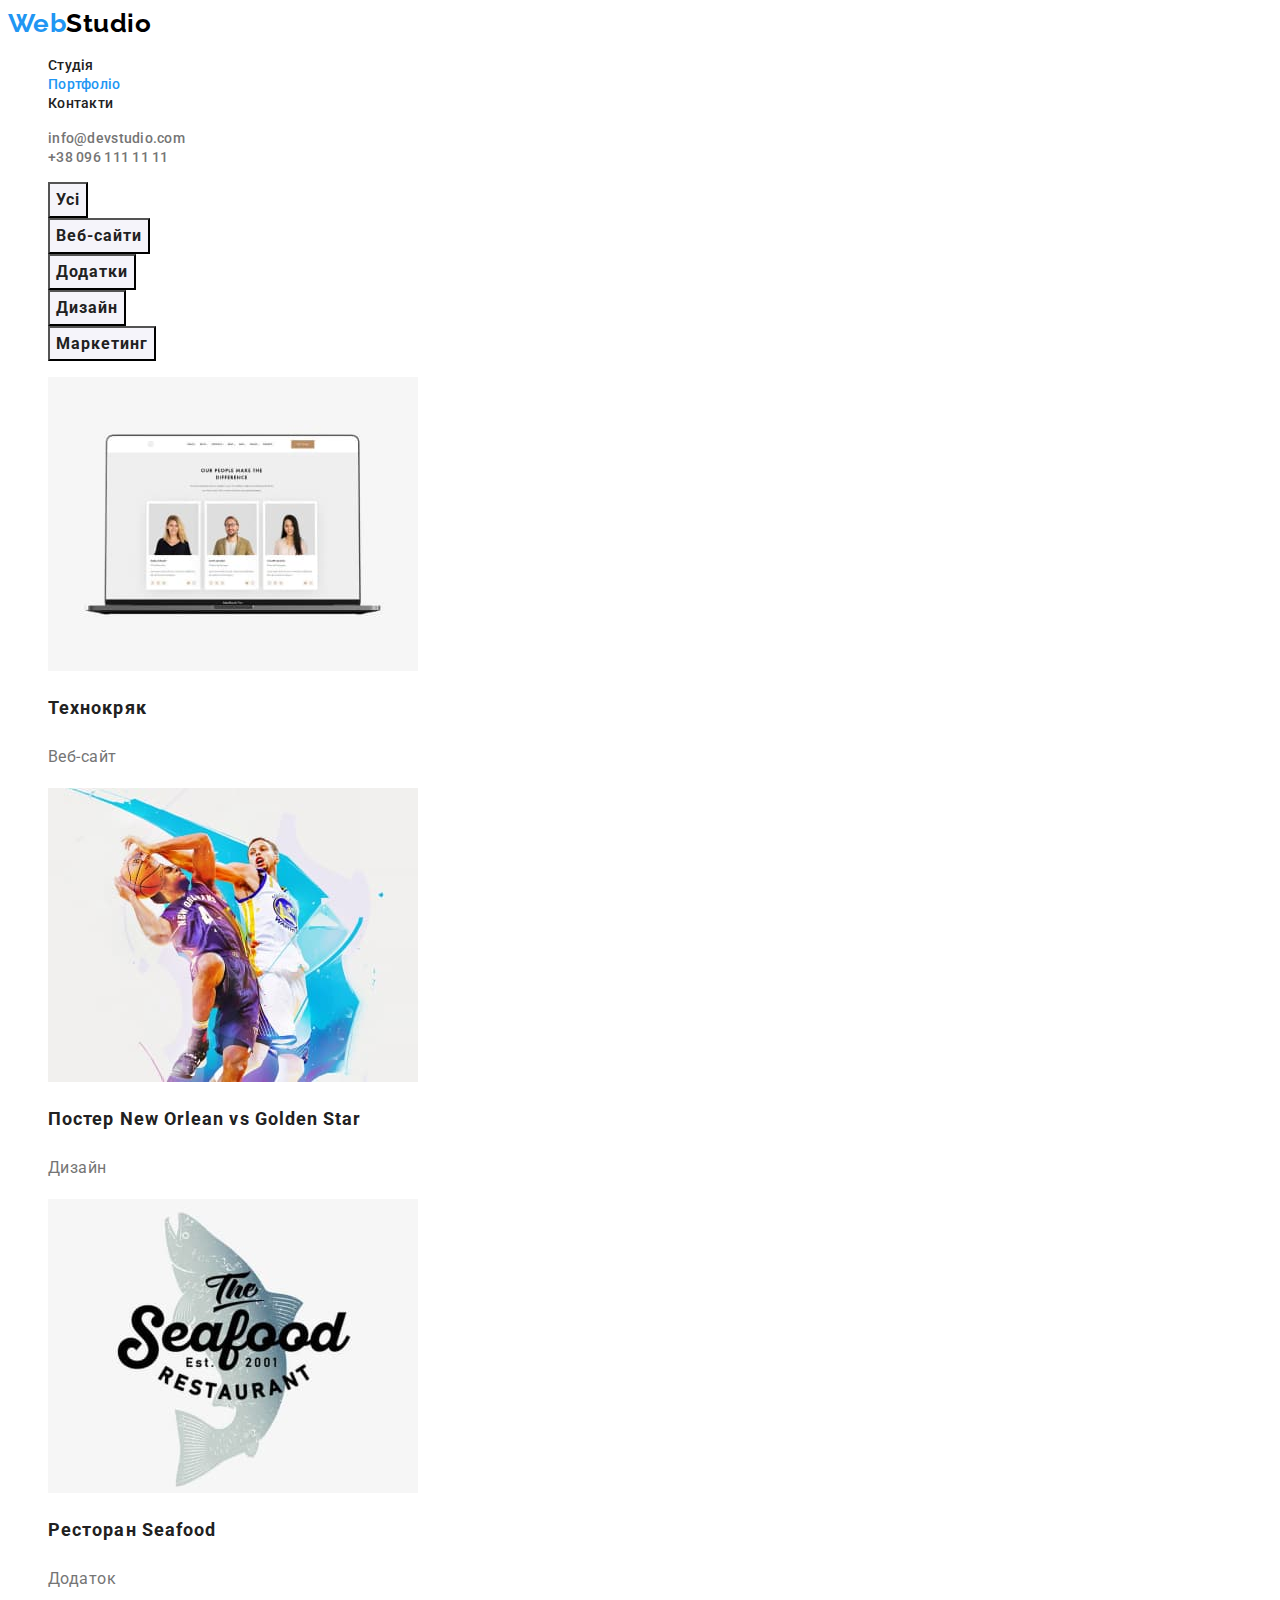
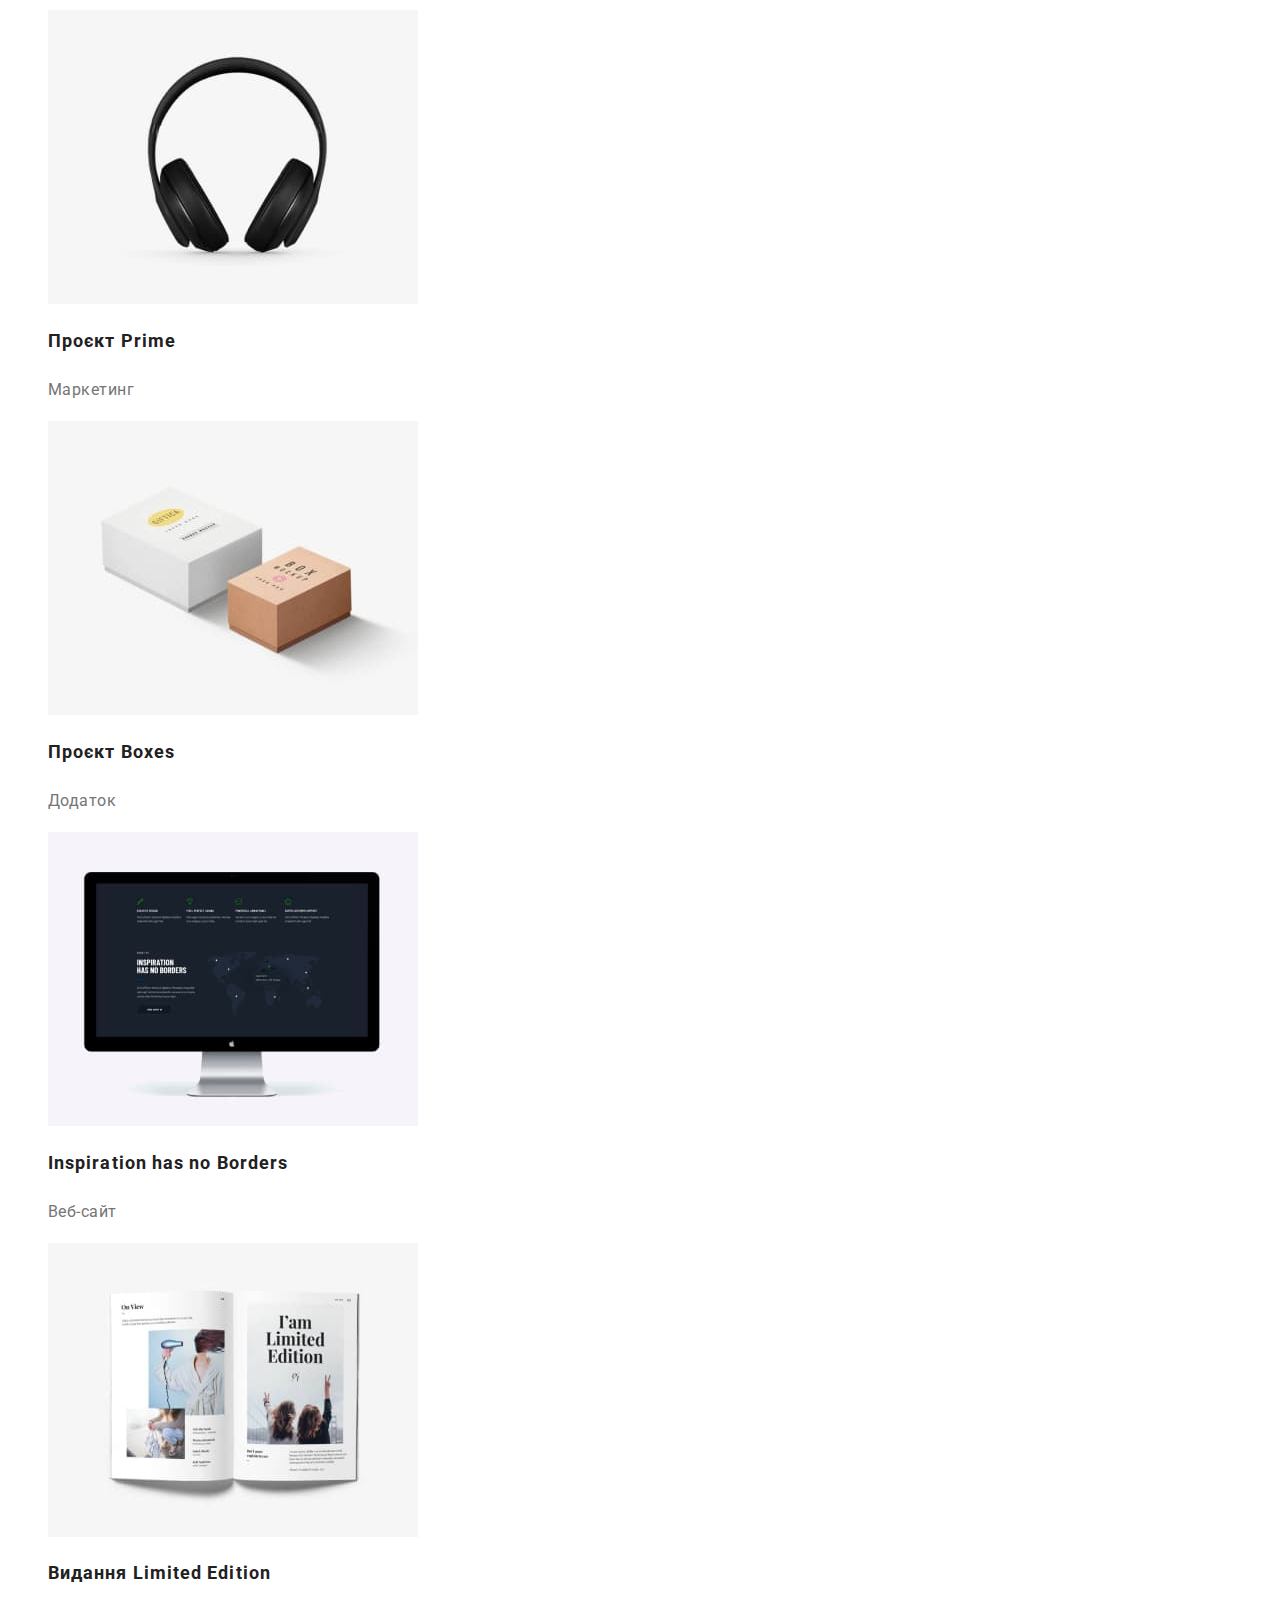
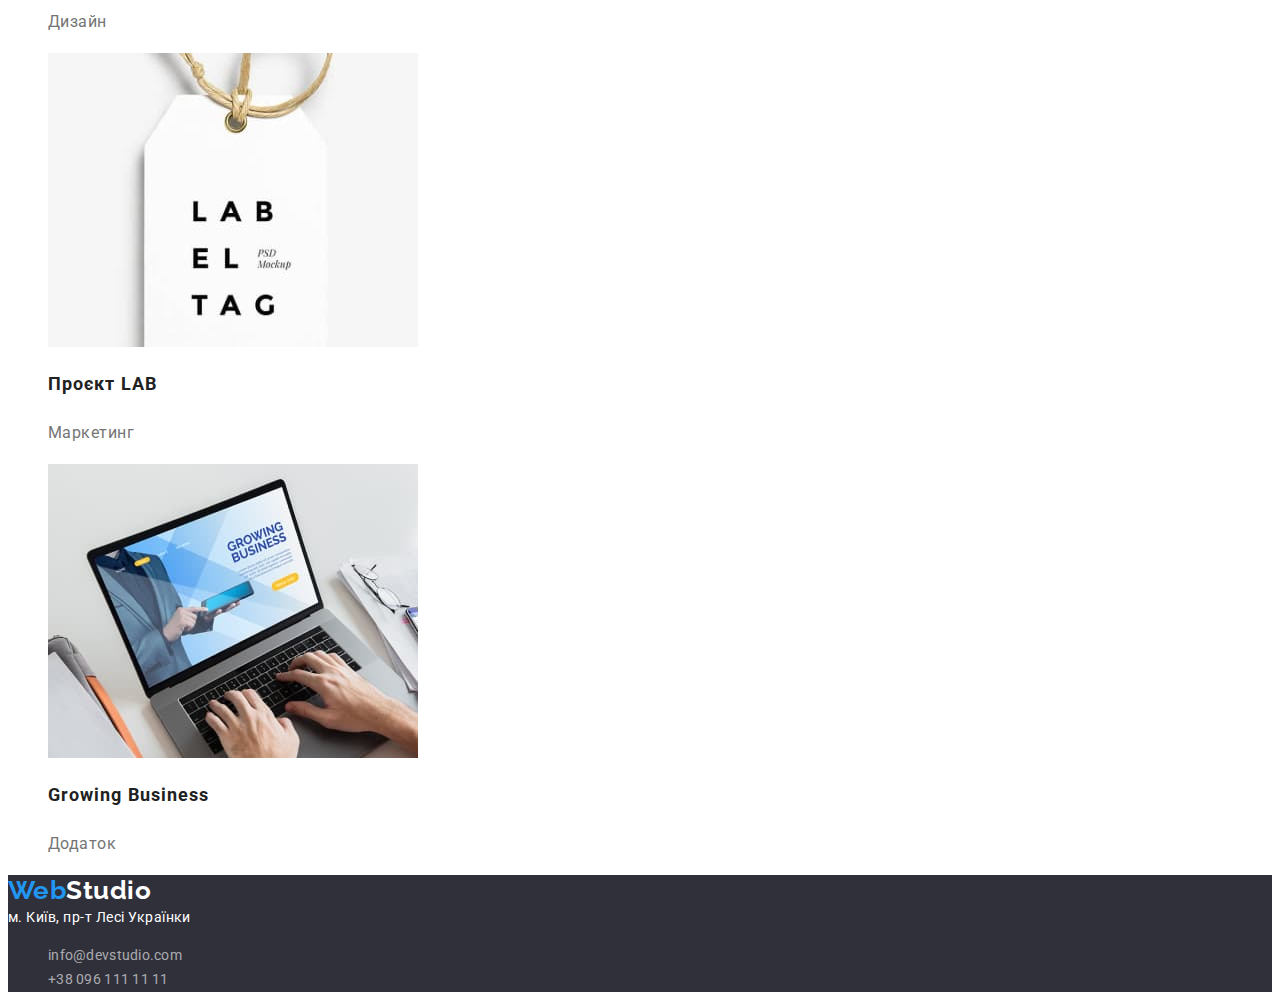
==== portfolio.html @ 15943bc8 "clone" ====
<!DOCTYPE html>
<html lang="uk">
<head>
    <meta charset="UTF-8">
    <meta http-equiv="X-UA-Compatible" content="IE=edge">
    <meta name="viewport" content="width=device-width, initial-scale=1.0">
    <title>WebStudio</title>
    <link rel="stylesheet" href="./css/styles.css">
    <link rel="preconnect" href="https://fonts.googleapis.com">
    <link rel="preconnect" href="https://fonts.gstatic.com" crossorigin>
    <link href="https://fonts.googleapis.com/css2?family=Raleway:wght@700&family=Roboto:wght@400;500;700;900&display=swap"
    rel="stylesheet">
</head>

<body>
    <!-- Шапка сайта -->
<header>
    <a href="./index.html" class="logo">Web<span class="header-logo">Studio</span></a>
    <nav>
        <ul class="site-nav list">
            <li><a href="./index.html" class="link">Студія</a></li>
            <li><a href="./portfolio.html" class="link active">Портфоліо</a></li>
            <li><a href="" class="link">Контакти</a></li>
        </ul>
    </nav>
    <ul class="contacts list">
        <li><a href="mailto:info@devstudio.com" class="contacts-link">info@devstudio.com</a> </li>
        <li><a href="tel:+380961111111" class="contacts-link">+38 096 111 11 11</a> </li>
    </ul>
</header>

    <main>
        <section class="work">
            <ul class="list">
                <li><button class="button seconadry">Усі</button></li>
                <li><button class="button seconadry">Веб-сайти</button></li>
                <li><button class="button seconadry">Додатки</button></li>
                <li><button class="button seconadry">Дизайн</button></li>
                <li><button class="button seconadry">Маркетинг</button></li>
            </ul>
            <ul class="list">
                <li>
                    <a href="" class="work-link">
                        <img src="./images/techno.jpg" alt="Ноутбук з відкритим сайтом" width="370">
                        <h2 class="work-title">Технокряк</h2>
                        <p class="work-text">Веб-сайт</p>
                    </a>
                </li>
                <li>
                    <a href="" class="work-link">
                        <img src="./images/poster.jpg" alt="два баскетболіста" width="370">
                        <h2 class="work-title">Постер New Orlean vs Golden Star</h2>
                        <p class="work-text">Дизайн</p>
                    </a>   
                </li>
                <li>
                    <a href="" class="work-link">
                        <img src="./images/seafood.jpg" alt="реклама ресторана" width="370">
                        <h2 class="work-title">Ресторан Seafood</h2>
                        <p class="work-text">Додаток</p>
                    </a>
                </li>
                <li>
                    <a href="" class="work-link">
                        <img src="./images/prime.jpg" alt="навушники" width="370">
                        <h2 class="work-title">Проєкт Prime</h2>
                        <p class="work-text">Маркетинг</p>
                    </a>    
                </li>
                <li>
                    <a href="" class="work-link">
                        <img src="./images/boxes.jpg" alt="коробки доставки" width="370">
                        <h2 class="work-title">Проєкт Boxes</h2>
                        <p class="work-text">Додаток</p>
                    </a>    
                </li>
                <li>
                    <a href="" class="work-link">
                        <img src="./images/noborders.jpg" alt="imac з відкритим сайтом" width="370">
                        <h2 class="work-title">Inspiration has no Borders</h2>
                        <p class="work-text">Веб-сайт</p>
                    </a>
                </li>
                <li>
                    <a href="" class="work-link">
                        <img src="./images/edition.jpg" alt="брошура видання Limited Edition" width="370">
                        <h2 class="work-title">Видання Limited Edition</h2>
                        <p class="work-text">Дизайн</p>
                    </a>    
                </li>
                <li>
                    <a href="" class="work-link">
                        <img src="./images/lab.jpg" alt="бірка лаб" width="370">
                        <h2 class="work-title">Проєкт LAB</h2>
                        <p class="work-text">Маркетинг</p>
                    </a>    
                </li>
                <li>
                    <a href="" class="work-link">
                        <img src="./images/business.jpg" alt="Ноутбук з відкритим додатком" width="370">
                        <h2 class="work-title">Growing Business</h2>
                        <p class="work-text">Додаток</p>
                    </a>    
                </li>
            </ul>
        </section>
    </main>

    <!-- Футер -->
<footer>
    <a href="./index.html" class="logo">Web<span class="footer-logo">Studio</span></a>
    <address>м. Київ, пр-т Лесі Українки
        <ul class="contacts list">
            <li><a href="mailto:info@devstudio.com" class="contacts-link secondary">info@devstudio.com</a> </li>
            <li><a href="tel:+380961111111" class="contacts-link secondary">+38 096 111 11 11</a> </li>
        </ul>
    </address>
</footer>
</body>
</html>
---- css/styles.css ----
/* Палітра
білий #FFFFFF
акцент #2196F3
заголовки #212121
текст #757575 */
:root{
    --primary-text-color:#757575;
    --title-text-color:#212121;
    --accent-color:#2196F3;
    --white-color:#FFFFFF;
    --primery-bgc:#F5F4FA;
    --secondary-bgc:#2F303A;
}
body{
    font-family: 'Roboto',sans-serif;
    letter-spacing: 0.03em;
    background: var(--white-color);
    color:var(--primary-text-color)
}
.list {
    list-style: none;
}
/* button */
.button {
    color: var(--title-text-color);
    background-color: var(--white-color);
    font-family: inherit;
    font-weight: 700;
    font-size: 16px;
    line-height: 1.87;
    letter-spacing: 0.06em;
}
.button.primary{
    color: var(--white-color);
    background-color:var(--accent-color);
}
.button.seconadry{
    color: var(--title-text-color);
    background-color: var(--primery-bgc);
}
.button.seconadry:hover,
.button.seconadry:focus{
    color: var(--white-color);
    background-color: var(--accent-color);
}
/* Header */
/* logo */
.logo{
    font-family: 'Raleway',sans-serif;
    color:var(--accent-color);
    font-weight: 700;
    font-size: 26px;
    line-height: 1.19;
    text-decoration: none;
}
.header-logo{
    color: #000000;
}
/* nav */
.site-nav .link{
    color: var(--title-text-color);
        font-weight: 500;
        font-size: 14px;
        line-height: 1.14;
        letter-spacing: 0.02em;
        text-decoration: none;
}
.site-nav .link:hover,
.site-nav .link:focus {
    color: var(--accent-color);
}
.site-nav .active{
    color: var(--accent-color);
}
/* contact */
.contacts .contacts-link{
    color: var(--primary-text-color);
    font-weight: 500;
    font-size: 14px;
    line-height: 1.14;
    letter-spacing: 0.02em;
    text-decoration: none;
}
.contacts .contacts-link:hover,
.contacts .contacts-link:focus {
    color: var(--accent-color);
}

/* hero */
.hero{
    background-color:var(--secondary-bgc);
}
.hero-title {
    color: var(--white-color);

    font-weight: 900;
    font-size: 44px;
    line-height: 1.36;
    text-align: center;
    letter-spacing: 0.06em;
    text-transform: uppercase;
}
/* Sections */
.sections-title {
    color: var(--title-text-color);
    font-weight: 700;
    font-size: 36px;
    line-height: 1.16;
    text-align: center;
}

.features .title{
    color: var(--title-text-color);
    font-weight: 700;
    font-size: 14px;
    line-height: 1.14;
}
.features .text{
    font-weight: 400;
    font-size: 14px;
    line-height: 1.71;

}
/* team  */
.sections.team{
    background-color: var(--primery-bgc);
}
.team-list{
    background-color: var(--white-color);
}
.team-title{
    color: var(--title-text-color);
    font-weight: 500;
    font-size: 16px;
    line-height: 1.18;
    text-align: center;
}
.team .text{
    font-weight: 400;
    font-size: 16px;
    line-height: 1.18;
    text-align: center;
}
/* footer */
footer{
    background-color: var(--secondary-bgc);
}
.footer-logo{
    color: var(--white-color);
}
address{
    color: var(--white-color);
    font-weight: 400;
    font-size: 14px;
    line-height: 1.71;
    font-style: normal;
}
/* contact */
.contacts-link.secondary {
    color: rgba(255, 255, 255, 0.6);
    font-weight: 400;
    font-size: 14px;
    line-height: 1.71;
}

.contacts .contacts-link:hover,
.contacts .contacts-link:focus {
    color: var(--accent-color);
}

/* Portfolio */

.work-title{
    font-weight: 700;
    font-size: 18px;
    line-height: 2;
    letter-spacing: 0.06em;
    color: var(--title-text-color);
}
.work-text{
    font-weight: 400;
    font-size: 16px;
    line-height: 1.87;
    color: var(--primary-text-color);
}
.work-link {
    text-decoration: none;
}
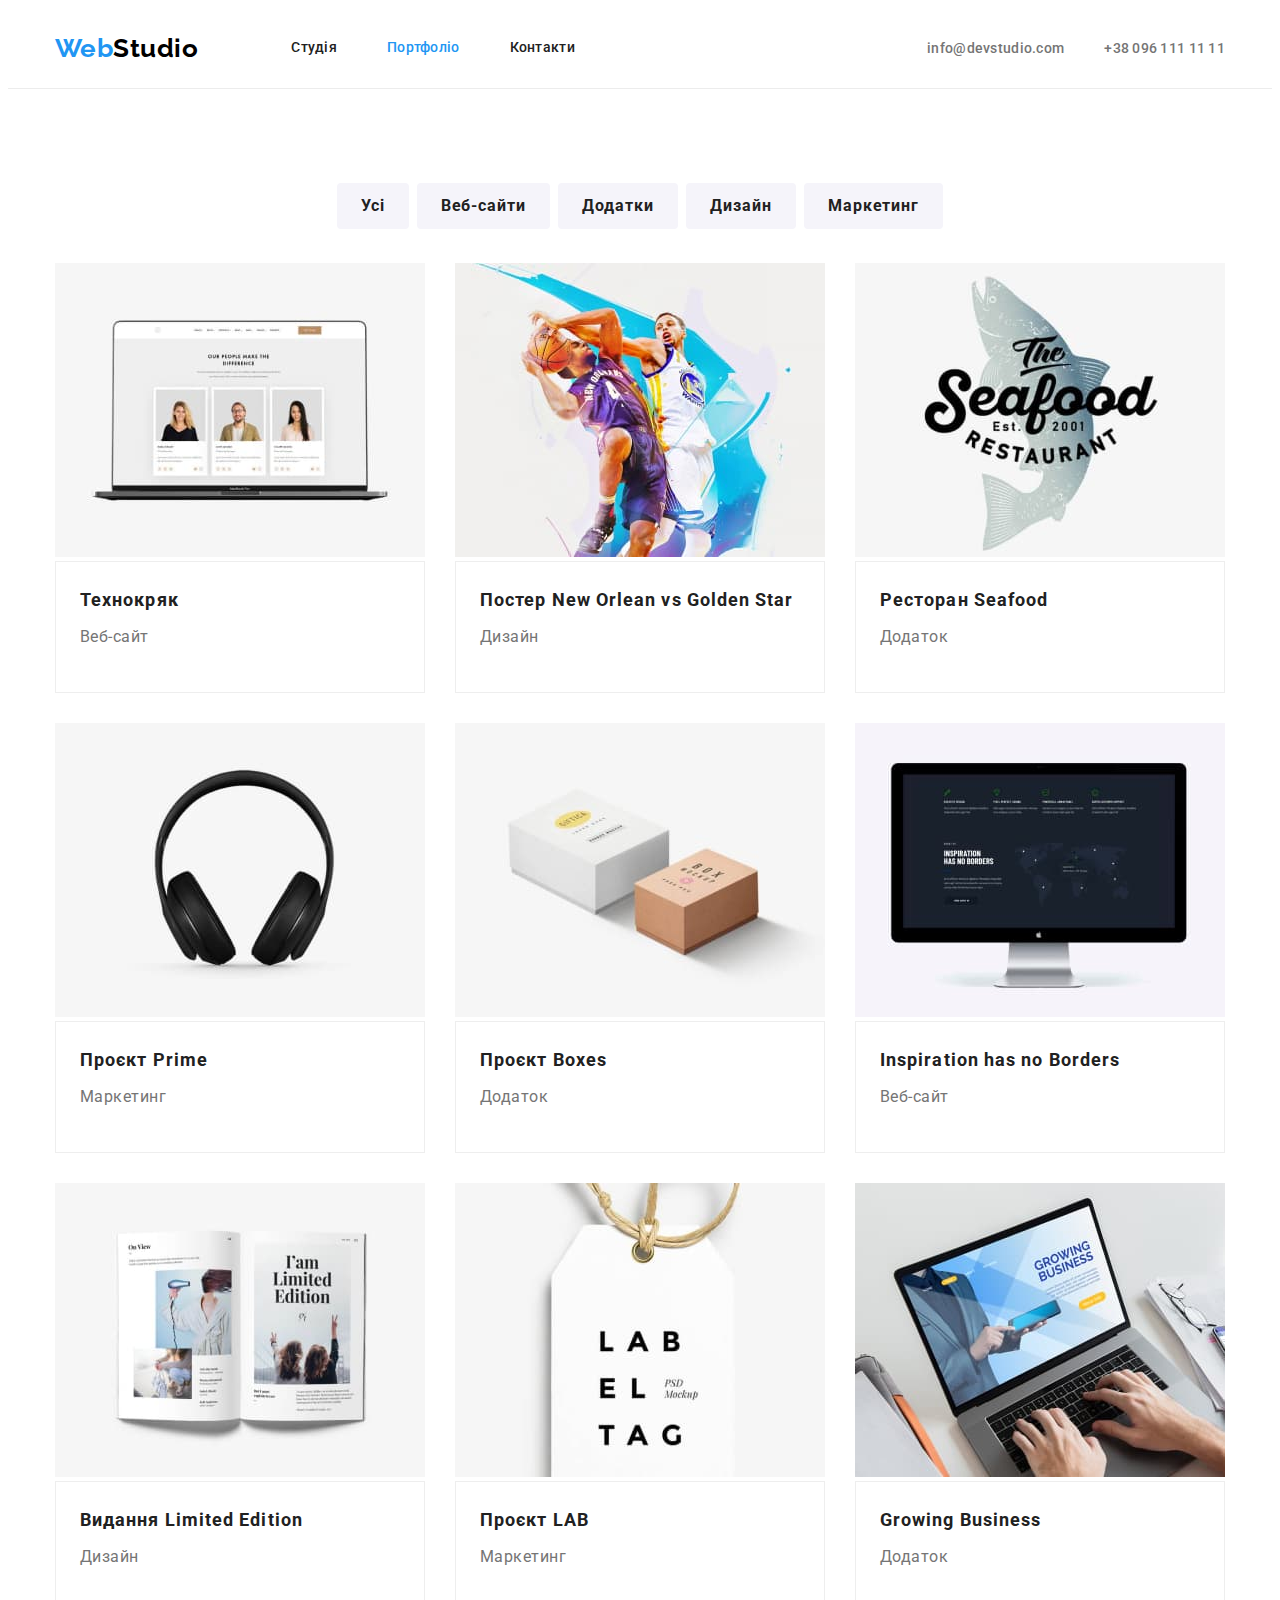
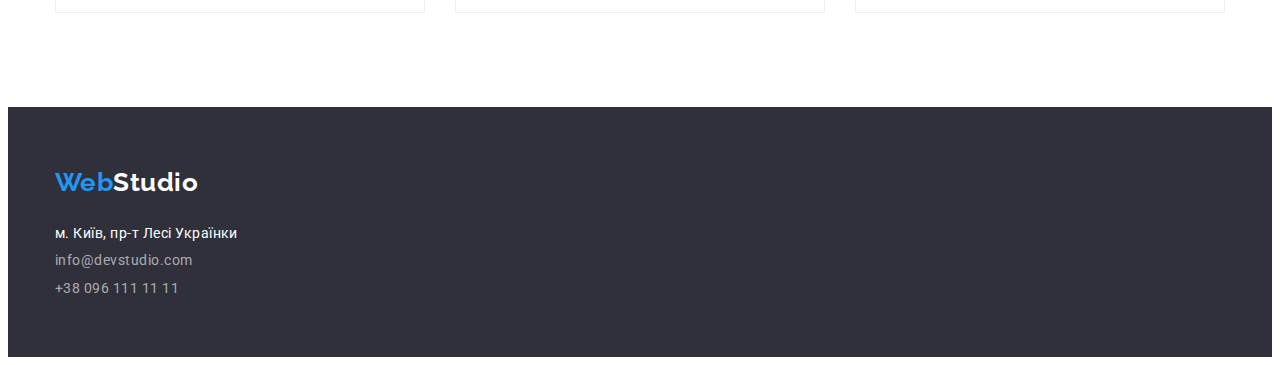
==== commit b4484e73: "dz-3" ====
--- a/portfolio.html
+++ b/portfolio.html
@@ -1,120 +1,167 @@
 <!DOCTYPE html>
 <html lang="uk">
+
 <head>
     <meta charset="UTF-8">
     <meta http-equiv="X-UA-Compatible" content="IE=edge">
     <meta name="viewport" content="width=device-width, initial-scale=1.0">
     <title>WebStudio</title>
-    <link rel="stylesheet" href="./css/styles.css">
     <link rel="preconnect" href="https://fonts.googleapis.com">
     <link rel="preconnect" href="https://fonts.gstatic.com" crossorigin>
-    <link href="https://fonts.googleapis.com/css2?family=Raleway:wght@700&family=Roboto:wght@400;500;700;900&display=swap"
-    rel="stylesheet">
+    <link
+        href="https://fonts.googleapis.com/css2?family=Raleway:wght@700&family=Roboto:wght@400;500;700;900&display=swap"
+        rel="stylesheet">
+    <link rel="stylesheet" href="https://cdnjs.cloudflare.com/ajax/libs/modern-normalize/1.1.0/modern-normalize.min.css"
+        integrity="sha512-wpPYUAdjBVSE4KJnH1VR1HeZfpl1ub8YT/NKx4PuQ5NmX2tKuGu6U/JRp5y+Y8XG2tV+wKQpNHVUX03MfMFn9Q=="
+        crossorigin="anonymous" referrerpolicy="no-referrer" />
+    <link rel="stylesheet" href="./css/styles.css">
 </head>
 
 <body>
     <!-- Шапка сайта -->
-<header>
-    <a href="./index.html" class="logo">Web<span class="header-logo">Studio</span></a>
-    <nav>
-        <ul class="site-nav list">
-            <li><a href="./index.html" class="link">Студія</a></li>
-            <li><a href="./portfolio.html" class="link active">Портфоліо</a></li>
-            <li><a href="" class="link">Контакти</a></li>
+<header class="header">
+    <div class="container header-wrap">
+        <a href="./index.html" class="logo">Web<span class="header-logo">Studio</span></a>
+        <nav>
+            <ul class="site-nav list">
+                <li class="item">
+                    <a href="./index.html" class="link ">Студія</a>
+                </li>
+                <li class="item">
+                    <a href="./portfolio.html" class="link active">Портфоліо</a>
+                </li>
+                <li class="item">
+                    <a href="" class="link">Контакти</a>
+                </li>
+            </ul>
+        </nav>
+        <ul class="contacts list">
+            <li class="item"><a href="mailto:info@devstudio.com" class="contacts-link">info@devstudio.com</a> </li>
+            <li class="item"><a href="tel:+380961111111" class="contacts-link">+38 096 111 11 11</a> </li>
         </ul>
-    </nav>
-    <ul class="contacts list">
-        <li><a href="mailto:info@devstudio.com" class="contacts-link">info@devstudio.com</a> </li>
-        <li><a href="tel:+380961111111" class="contacts-link">+38 096 111 11 11</a> </li>
-    </ul>
+    </div>
 </header>
 
-    <main>
-        <section class="work">
-            <ul class="list">
-                <li><button class="button seconadry">Усі</button></li>
-                <li><button class="button seconadry">Веб-сайти</button></li>
-                <li><button class="button seconadry">Додатки</button></li>
-                <li><button class="button seconadry">Дизайн</button></li>
-                <li><button class="button seconadry">Маркетинг</button></li>
+<main>
+    <section class="sections work">
+        <div class="container">
+            <ul class="filter list">
+                <li class="item">
+                    <button class="button seconadry">Усі</button>
+                </li>
+                <li class="item">
+                    <button class="button seconadry">Веб-сайти</button>
+                </li>
+                <li class="item">
+                    <button class="button seconadry">Додатки</button>
+                </li>
+                <li class="item">
+                    <button class="button seconadry">Дизайн</button>
+                </li>
+                <li class="item">
+                    <button class="button seconadry">Маркетинг</button>
+                </li>
             </ul>
-            <ul class="list">
-                <li>
-                    <a href="" class="work-link">
-                        <img src="./images/techno.jpg" alt="Ноутбук з відкритим сайтом" width="370">
-                        <h2 class="work-title">Технокряк</h2>
-                        <p class="work-text">Веб-сайт</p>
+
+            <ul class="items list">
+                <li class="item">
+                    <a href="#" class="work-link">
+                        <img class="item" src="./images/techno.jpg" alt="Ноутбук з відкритим сайтом" width="370">
+                        <div class="wrapper">
+                            <h2 class="work-title">Технокряк</h2>
+                            <p class="work-text">Веб-сайт</p>
+                        </div>
                     </a>
                 </li>
-                <li>
+                <li class="item">
                     <a href="" class="work-link">
-                        <img src="./images/poster.jpg" alt="два баскетболіста" width="370">
-                        <h2 class="work-title">Постер New Orlean vs Golden Star</h2>
-                        <p class="work-text">Дизайн</p>
+                        <img class="item" src="./images/poster.jpg" alt="два баскетболіста" width="370">
+                        <div class="wrapper">
+                            <h2 class="work-title">Постер New Orlean vs Golden Star</h2>
+                            <p class="work-text">Дизайн</p>
+                        </div>
                     </a>   
                 </li>
-                <li>
+                <li class="item">
                     <a href="" class="work-link">
-                        <img src="./images/seafood.jpg" alt="реклама ресторана" width="370">
-                        <h2 class="work-title">Ресторан Seafood</h2>
-                        <p class="work-text">Додаток</p>
+                        <img class="item" src="./images/seafood.jpg" alt="реклама ресторана" width="370">
+                        <div class="wrapper">
+                            <h2 class="work-title">Ресторан Seafood</h2>
+                            <p class="work-text">Додаток</p>
+                        </div>
                     </a>
                 </li>
-                <li>
+                <li class="item">
                     <a href="" class="work-link">
-                        <img src="./images/prime.jpg" alt="навушники" width="370">
-                        <h2 class="work-title">Проєкт Prime</h2>
-                        <p class="work-text">Маркетинг</p>
+                        <img class="item" src="./images/prime.jpg" alt="навушники" width="370">
+                        <div class="wrapper">
+                            <h2 class="work-title">Проєкт Prime</h2>
+                            <p class="work-text">Маркетинг</p>
+                        </div>
                     </a>    
                 </li>
-                <li>
+                <li class="item">
                     <a href="" class="work-link">
-                        <img src="./images/boxes.jpg" alt="коробки доставки" width="370">
-                        <h2 class="work-title">Проєкт Boxes</h2>
-                        <p class="work-text">Додаток</p>
+                        <img class="item" src="./images/boxes.jpg" alt="коробки доставки" width="370">
+                        <div class="wrapper">
+                            <h2 class="work-title">Проєкт Boxes</h2>
+                            <p class="work-text">Додаток</p>
+                        </div>
                     </a>    
                 </li>
-                <li>
+                <li class="item">
                     <a href="" class="work-link">
-                        <img src="./images/noborders.jpg" alt="imac з відкритим сайтом" width="370">
-                        <h2 class="work-title">Inspiration has no Borders</h2>
-                        <p class="work-text">Веб-сайт</p>
+                        <img class="item" src="./images/noborders.jpg" alt="imac з відкритим сайтом" width="370">
+                        <div class="wrapper">
+                            <h2 class="work-title">Inspiration has no Borders</h2>
+                            <p class="work-text">Веб-сайт</p>
+                        </div>
                     </a>
                 </li>
-                <li>
+                <li class="item">
                     <a href="" class="work-link">
-                        <img src="./images/edition.jpg" alt="брошура видання Limited Edition" width="370">
-                        <h2 class="work-title">Видання Limited Edition</h2>
-                        <p class="work-text">Дизайн</p>
+                        <img class="item" src="./images/edition.jpg" alt="брошура видання Limited Edition" width="370">
+                        <div class="wrapper">
+                            <h2 class="work-title">Видання Limited Edition</h2>
+                            <p class="work-text">Дизайн</p>
+                        </div>
                     </a>    
                 </li>
-                <li>
+                <li class="item">
                     <a href="" class="work-link">
-                        <img src="./images/lab.jpg" alt="бірка лаб" width="370">
-                        <h2 class="work-title">Проєкт LAB</h2>
-                        <p class="work-text">Маркетинг</p>
+                        <img class="item" src="./images/lab.jpg" alt="бірка лаб" width="370">
+                        <div class="wrapper">
+                            <h2 class="work-title">Проєкт LAB</h2>
+                            <p class="work-text">Маркетинг</p>
+                        </div>
                     </a>    
                 </li>
-                <li>
+                <li class="item">
                     <a href="" class="work-link">
-                        <img src="./images/business.jpg" alt="Ноутбук з відкритим додатком" width="370">
-                        <h2 class="work-title">Growing Business</h2>
-                        <p class="work-text">Додаток</p>
+                        <img class="item" src="./images/business.jpg" alt="Ноутбук з відкритим додатком" width="370">
+                        <div class="wrapper">
+                            <h2 class="work-title">Growing Business</h2>
+                            <p class="work-text">Додаток</p>
+                        </div>
                     </a>    
                 </li>
             </ul>
-        </section>
-    </main>
+        </div>
+    </section>
+</main>
 
     <!-- Футер -->
-<footer>
-    <a href="./index.html" class="logo">Web<span class="footer-logo">Studio</span></a>
-    <address>м. Київ, пр-т Лесі Українки
-        <ul class="contacts list">
-            <li><a href="mailto:info@devstudio.com" class="contacts-link secondary">info@devstudio.com</a> </li>
-            <li><a href="tel:+380961111111" class="contacts-link secondary">+38 096 111 11 11</a> </li>
-        </ul>
-    </address>
-</footer>
+    <footer>
+        <div class="container">
+            <a href="./index.html" class="logo">Web<span class="footer-logo">Studio</span></a>
+            <address class="footer-address">
+                м. Київ, пр-т Лесі Українки
+                <ul class="contacts-footer list">
+                    <li class="item"><a href="mailto:info@devstudio.com" class="link">info@devstudio.com</a> </li>
+                    <li class="item"><a href="tel:+380961111111" class="link">+38 096 111 11 11</a> </li>
+                </ul>
+            </address>
+        </div>
+    </footer>
 </body>
 </html>--- a/css/styles.css
+++ b/css/styles.css
@@ -3,6 +3,12 @@
 акцент #2196F3
 заголовки #212121
 текст #757575 */
+
+*,
+*::before,
+*::after {
+    box-sizing: border-box;
+}
 :root{
     --primary-text-color:#757575;
     --title-text-color:#212121;
@@ -14,16 +20,32 @@
 body{
     font-family: 'Roboto',sans-serif;
     letter-spacing: 0.03em;
+
     background: var(--white-color);
     color:var(--primary-text-color)
 }
 .list {
+    margin-top: 0;
+    margin-bottom: 0;
+    padding-left: 0;
+
     list-style: none;
+}
+.container{
+    margin-right: auto;
+    margin-left: auto;
+    padding-right: 15px;
+    padding-left: 15px;
+    width: 1200px;
 }
 /* button */
 .button {
+    padding: 6px 22px;
+    border-radius: 4px;
+
     color: var(--title-text-color);
     background-color: var(--white-color);
+    border-color: transparent;
     font-family: inherit;
     font-weight: 700;
     font-size: 16px;
@@ -33,6 +55,8 @@
 .button.primary{
     color: var(--white-color);
     background-color:var(--accent-color);
+    box-shadow: 0px 3px 1px rgba(0, 0, 0, 0.1), 0px 1px 2px rgba(0, 0, 0, 0.08), 0px 2px 2px rgba(0, 0, 0, 0.12);
+    
 }
 .button.seconadry{
     color: var(--title-text-color);
@@ -42,12 +66,23 @@
 .button.seconadry:focus{
     color: var(--white-color);
     background-color: var(--accent-color);
+    box-shadow: 0px 3px 1px rgba(0, 0, 0, 0.1), 0px 1px 2px rgba(0, 0, 0, 0.08), 0px 2px 2px rgba(0, 0, 0, 0.12);
 }
 /* Header */
+.header{
+    border-bottom: 1px solid #ECECEC;
+}
+
+.header-wrap{
+    display: flex;
+    align-items: center;
+}
 /* logo */
 .logo{
-    font-family: 'Raleway',sans-serif;
+    margin-right: 93px;
+
     color:var(--accent-color);
+    font-family: 'Raleway', sans-serif;
     font-weight: 700;
     font-size: 26px;
     line-height: 1.19;
@@ -57,13 +92,24 @@
     color: #000000;
 }
 /* nav */
+.site-nav{
+    display: flex;
+}
+.site-nav .item:not(:last-child){
+    margin-right: 50px;
+}
+
 .site-nav .link{
-    color: var(--title-text-color);
-        font-weight: 500;
-        font-size: 14px;
-        line-height: 1.14;
-        letter-spacing: 0.02em;
-        text-decoration: none;
+    display: block;
+    padding-top: 32px;
+    padding-bottom: 32px;
+
+    color: var(--title-text-color);
+    font-weight: 500;
+    font-size: 14px;
+    line-height: 1.14;
+    letter-spacing: 0.02em;
+    text-decoration: none;
 }
 .site-nav .link:hover,
 .site-nav .link:focus {
@@ -73,6 +119,13 @@
     color: var(--accent-color);
 }
 /* contact */
+.contacts{
+    display: flex;
+    margin-left: auto;
+}
+.contacts > .item:not(:last-child){
+    margin-right: 40px;
+}
 .contacts .contacts-link{
     color: var(--primary-text-color);
     font-weight: 500;
@@ -88,101 +141,194 @@
 
 /* hero */
 .hero{
+    text-align: center;
+
     background-color:var(--secondary-bgc);
 }
 .hero-title {
-    color: var(--white-color);
-
+    margin-top: 0;
+    margin-bottom: 30px;
+
+    color: var(--white-color);
     font-weight: 900;
     font-size: 44px;
     line-height: 1.36;
-    text-align: center;
     letter-spacing: 0.06em;
     text-transform: uppercase;
 }
 /* Sections */
+.sections{
+    padding-bottom: 94px;
+    padding-top: 94px;
+}
 .sections-title {
+    margin-top: 0;
+    margin-bottom: 50px;
+    text-align: center;
+
     color: var(--title-text-color);
     font-weight: 700;
     font-size: 36px;
     line-height: 1.16;
-    text-align: center;
+}
+/* features */
+.feature{
+    padding-bottom: 0;
+}
+.features{
+    display: flex;
+}
+.features > .item{
+    width: 270px;
+}
+.features>.item:not(:last-child){
+    margin-right: 30px;
 }
 
 .features .title{
+    margin-top: 0;
+    margin-bottom: 10px;
+
     color: var(--title-text-color);
     font-weight: 700;
     font-size: 14px;
     line-height: 1.14;
 }
 .features .text{
+    margin-top: 0;
+    margin-bottom: 0;
+
     font-weight: 400;
     font-size: 14px;
     line-height: 1.71;
 
 }
+
+/* Description */
+.desc{
+    display: flex;
+}
+.desc > .item:not(:last-child){
+    margin-right: 30px;
+}
+
 /* team  */
 .sections.team{
     background-color: var(--primery-bgc);
 }
 .team-list{
+    display: flex;
+}
+.team-list > .item{
+    width: 270px;
+    border-radius: 0px 0px 4px 4px;
+    
     background-color: var(--white-color);
+    box-shadow: 0px 1px 3px rgba(0, 0, 0, 0.12), 0px 1px 1px rgba(0, 0, 0, 0.14), 0px 2px 1px rgba(0, 0, 0, 0.2);
+}
+.team-list>.item:not(:last-child){
+    margin-right: 30px;
+}
+.team-photo{
+    margin-bottom: 30px;
 }
 .team-title{
+    margin-top: 0;
+    margin-bottom: 10px;
+    text-align: center;
+
     color: var(--title-text-color);
     font-weight: 500;
     font-size: 16px;
     line-height: 1.18;
+}
+.team .text{
+    margin-top: 0;
+    margin-bottom: 30px;
     text-align: center;
-}
-.team .text{
+
     font-weight: 400;
     font-size: 16px;
-    line-height: 1.18;
-    text-align: center;
+    line-height: 1.18;   
 }
 /* footer */
 footer{
     background-color: var(--secondary-bgc);
-}
+    padding-top: 60px;
+    padding-bottom: 60px;
+}
+
 .footer-logo{
     color: var(--white-color);
 }
-address{
-    color: var(--white-color);
-    font-weight: 400;
-    font-size: 14px;
-    line-height: 1.71;
+.footer-address{
+    margin-top: 28px;
+
+    color: var(--white-color);
+    font-weight: 400;
+    font-size: 14px;
+    line-height: 1.14;
     font-style: normal;
 }
 /* contact */
-.contacts-link.secondary {
+.contacts-footer .link{
     color: rgba(255, 255, 255, 0.6);
     font-weight: 400;
     font-size: 14px;
-    line-height: 1.71;
-}
-
-.contacts .contacts-link:hover,
-.contacts .contacts-link:focus {
+    line-height: 1.14;
+    text-decoration: none;
+}
+
+.contacts-footer .link:hover,
+.contacts-footer .link:focus {
     color: var(--accent-color);
 }
+.contacts-footer > .item{
+    margin-top: 12px;
+}
 
 /* Portfolio */
-
+.filter{
+    display: flex;
+    justify-content: center;
+    margin-bottom: 34px;
+}
+.filter > .item:not(:last-child){
+    margin-right: 8px;
+}
+
+.items{
+    margin: -15px;
+    display: flex;
+    flex-wrap: wrap;  
+}
+.items > .item{
+    margin: 15px;
+    background-color:var(--white-color);
+}
+.items .wrapper{
+    border: 1px solid #EEEEEE;
+    padding: 20px 24px;
+}
 .work-title{
+    margin-top: 0;
+    margin-bottom: 4px;
+
+    color: var(--title-text-color);
     font-weight: 700;
     font-size: 18px;
     line-height: 2;
     letter-spacing: 0.06em;
-    color: var(--title-text-color);
 }
 .work-text{
+    margin-top: 0;
+    margin-bottom: 20px;
+
+    color: var(--primary-text-color);
     font-weight: 400;
     font-size: 16px;
-    line-height: 1.87;
-    color: var(--primary-text-color);
+    line-height: 1.87;  
 }
 .work-link {
     text-decoration: none;
-}+}
